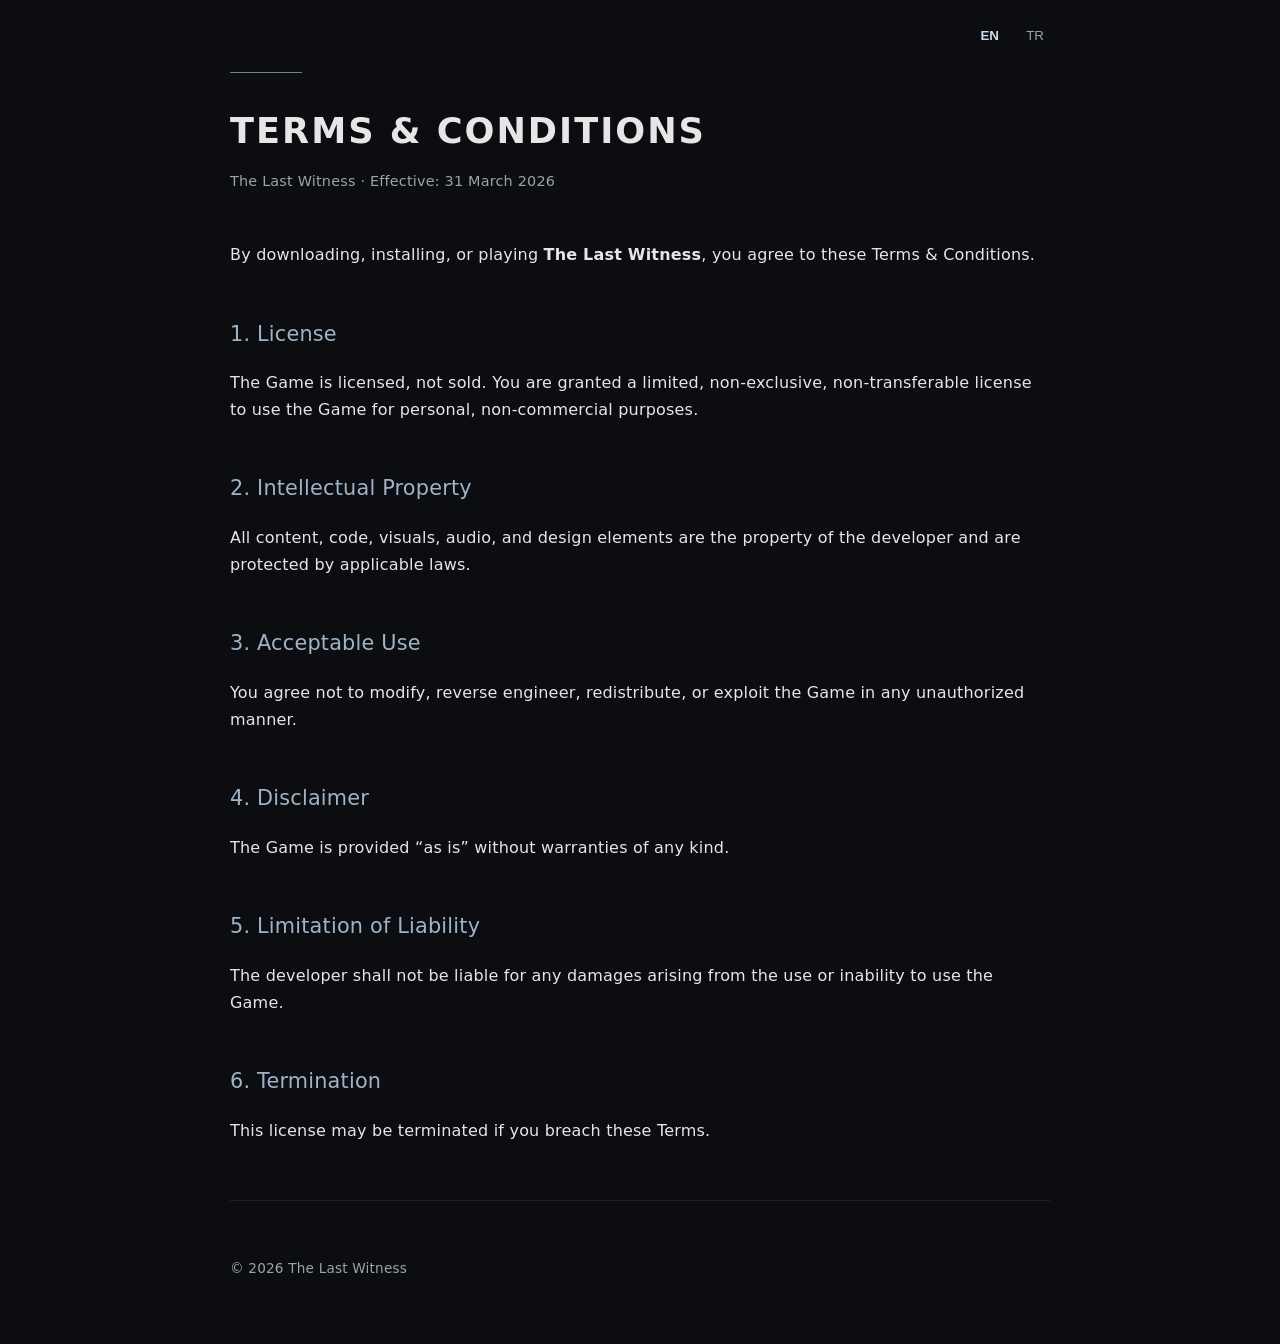
==== terms.html @ 800d7775 "Add terms and conditions page in English and Turkish This HTML file includes the terms and condition" ====
<!DOCTYPE html>
<html lang="en">
<head>
  <meta charset="UTF-8" />
  <title>The Last Witness – Terms & Conditions</title>
  <meta name="viewport" content="width=device-width, initial-scale=1.0" />

  <style>
    :root {
      --bg: #0b0d10;
      --text: #e6e6e6;
      --muted: #9aa3ad;
      --accent: #9fb3c8;
      --accent-strong: #c9d9ee;
      --line: rgba(255,255,255,0.08);
    }

    body {
      margin: 0;
      background: var(--bg);
      color: var(--text);
      font-family: system-ui, -apple-system, BlinkMacSystemFont, "Segoe UI",
                   Roboto, Arial, sans-serif;
      line-height: 1.7;
      letter-spacing: 0.2px;
    }

    .container {
      max-width: 820px;
      margin: 0 auto;
      padding: 72px 24px 64px;
      position: relative;
    }

    .lang-switch {
      position: absolute;
      top: 24px;
      right: 24px;
      z-index: 10;
      font-size: 0.85rem;
      letter-spacing: 1px;
    }

    .lang-switch button {
      background: none;
      border: none;
      color: var(--muted);
      cursor: pointer;
      margin-left: 10px;
    }

    .lang-switch button.active {
      color: var(--accent-strong);
      font-weight: 600;
    }

    .sigil {
      width: 72px;
      height: 1px;
      background: var(--accent);
      opacity: 0.7;
      margin-bottom: 28px;
      animation: sigilPulse 4.5s ease-in-out infinite;
    }

    @keyframes sigilPulse {
      0% { opacity: 0.35; }
      50% { opacity: 0.85; }
      100% { opacity: 0.35; }
    }

    h1 {
      font-size: 2.2rem;
      letter-spacing: 2px;
      text-transform: uppercase;
      margin-bottom: 8px;
    }

    .subtitle {
      color: var(--muted);
      font-size: 0.9rem;
      margin-bottom: 48px;
    }

    h2 {
      margin-top: 48px;
      font-size: 1.3rem;
      color: var(--accent);
      font-weight: 500;
    }

    p, li { font-size: 1rem; }
    ul { margin-left: 20px; }

    hr {
      border: none;
      border-top: 1px solid var(--line);
      margin: 56px 0;
    }

    footer {
      font-size: 0.85rem;
      color: var(--muted);
    }

    .lang { display: none; }
    .lang.active { display: block; }
  </style>
</head>

<body>
<div class="container">

  <div class="lang-switch">
    <button id="btn-en" class="active" onclick="setLang('en')">EN</button>
    <button id="btn-tr" onclick="setLang('tr')">TR</button>
  </div>

  <div class="sigil"></div>

  <!-- ENGLISH -->
  <div id="lang-en" class="lang active">
    <h1>Terms & Conditions</h1>
    <div class="subtitle">The Last Witness · Effective: 31 March 2026</div>

    <p>
      By downloading, installing, or playing <strong>The Last Witness</strong>,
      you agree to these Terms & Conditions.
    </p>

    <h2>1. License</h2>
    <p>
      The Game is licensed, not sold. You are granted a limited, non‑exclusive,
      non‑transferable license to use the Game for personal, non‑commercial
      purposes.
    </p>

    <h2>2. Intellectual Property</h2>
    <p>
      All content, code, visuals, audio, and design elements are the property of
      the developer and are protected by applicable laws.
    </p>

    <h2>3. Acceptable Use</h2>
    <p>
      You agree not to modify, reverse engineer, redistribute, or exploit the
      Game in any unauthorized manner.
    </p>

    <h2>4. Disclaimer</h2>
    <p>
      The Game is provided “as is” without warranties of any kind.
    </p>

    <h2>5. Limitation of Liability</h2>
    <p>
      The developer shall not be liable for any damages arising from the use or
      inability to use the Game.
    </p>

    <h2>6. Termination</h2>
    <p>
      This license may be terminated if you breach these Terms.
    </p>
  </div>

  <!-- TURKISH -->
  <div id="lang-tr" class="lang">
    <h1>Kullanım Şartları</h1>
    <div class="subtitle">The Last Witness · Yürürlük: 31 Mart 2026</div>

    <p>
      <strong>The Last Witness</strong> oyununu indirerek veya oynayarak bu
      Kullanım Şartlarını kabul etmiş olursunuz.
    </p>

    <h2>1. Lisans</h2>
    <p>
      Oyun satılmaz, lisanslanır. Oyun yalnızca kişisel ve ticari olmayan
      kullanım için lisanslanmıştır.
    </p>

    <h2>2. Fikri Mülkiyet</h2>
    <p>
      Oyuna ait tüm içerik ve varlıklar geliştiriciye aittir.
    </p>

    <h2>3. Kabul Edilebilir Kullanım</h2>
    <p>
      Oyunu izinsiz şekilde değiştiremez, çoğaltamaz veya tersine
      mühendislik yapamazsınız.
    </p>

    <h2>4. Sorumluluk Reddi</h2>
    <p>
      Oyun “olduğu gibi” sunulmaktadır.
    </p>

    <h2>5. Sorumluluğun Sınırlandırılması</h2>
    <p>
      Geliştirici, oyunun kullanımından doğabilecek zararlardan sorumlu
      tutulamaz.
    </p>

    <h2>6. Fesih</h2>
    <p>
      Şartların ihlali durumunda lisansınız sona erdirilebilir.
    </p>
  </div>

  <hr />
  <footer>© 2026 The Last Witness</footer>

</div>

<script>
function setLang(lang) {
  document.getElementById('lang-en').classList.remove('active');
  document.getElementById('lang-tr').classList.remove('active');
  document.getElementById('btn-en').classList.remove('active');
  document.getElementById('btn-tr').classList.remove('active');

  document.getElementById('lang-' + lang).classList.add('active');
  document.getElementById('btn-' + lang).classList.add('active');
  document.documentElement.lang = lang;
}
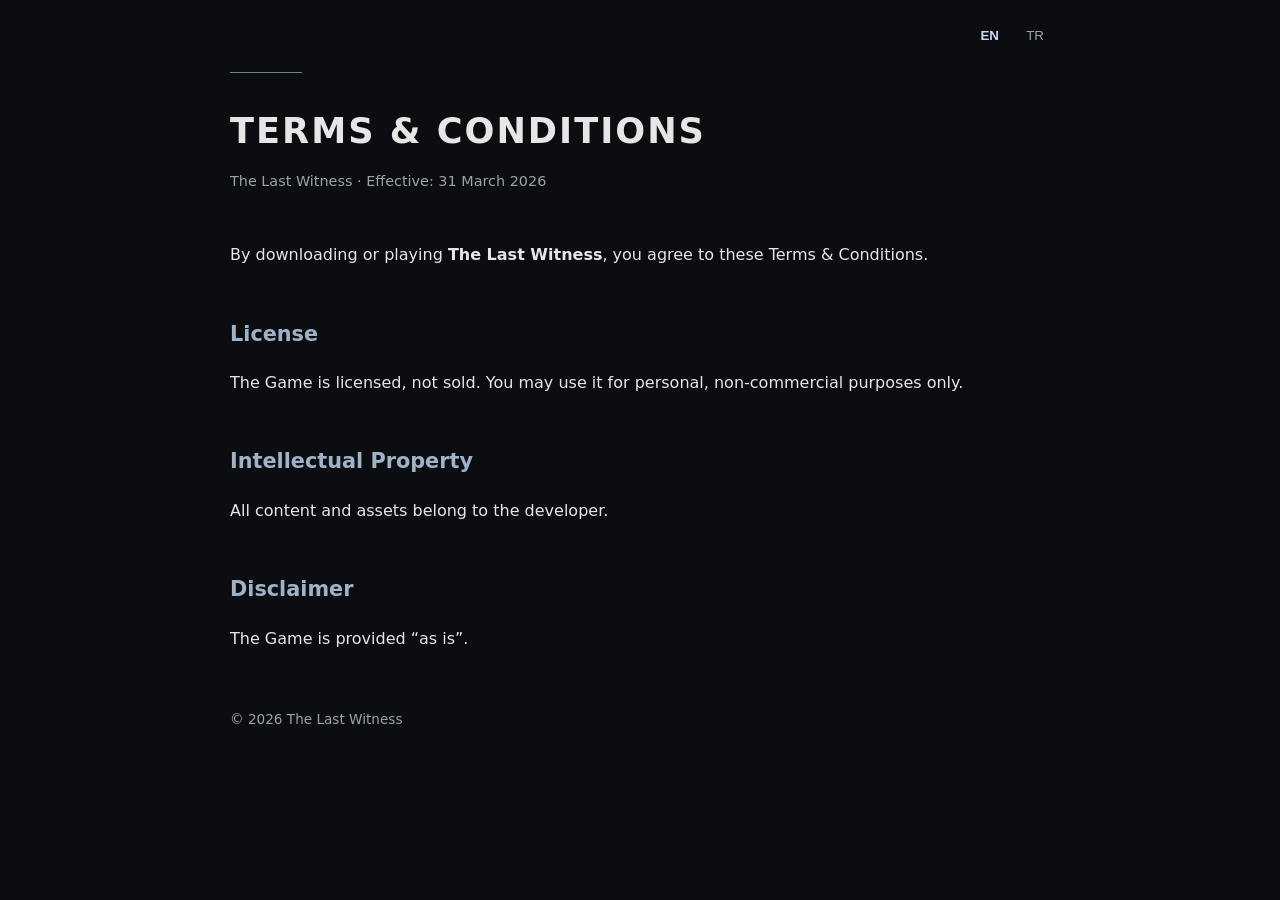
==== commit 709f2a31: "Improve terms.html layout and language handling Refactor terms and conditions for clarity and consis" ====
--- a/terms.html
+++ b/terms.html
@@ -22,7 +22,6 @@
       font-family: system-ui, -apple-system, BlinkMacSystemFont, "Segoe UI",
                    Roboto, Arial, sans-serif;
       line-height: 1.7;
-      letter-spacing: 0.2px;
     }
 
     .container {
@@ -47,6 +46,7 @@
       color: var(--muted);
       cursor: pointer;
       margin-left: 10px;
+      padding: 4px 6px;
     }
 
     .lang-switch button.active {
@@ -86,25 +86,16 @@
       margin-top: 48px;
       font-size: 1.3rem;
       color: var(--accent);
-      font-weight: 500;
-    }
-
-    p, li { font-size: 1rem; }
-    ul { margin-left: 20px; }
-
-    hr {
-      border: none;
-      border-top: 1px solid var(--line);
-      margin: 56px 0;
-    }
-
-    footer {
-      font-size: 0.85rem;
-      color: var(--muted);
     }
 
     .lang { display: none; }
     .lang.active { display: block; }
+
+    footer {
+      margin-top: 56px;
+      font-size: 0.85rem;
+      color: var(--muted);
+    }
   </style>
 </head>
 
@@ -112,115 +103,92 @@
 <div class="container">
 
   <div class="lang-switch">
-    <button id="btn-en" class="active" onclick="setLang('en')">EN</button>
-    <button id="btn-tr" onclick="setLang('tr')">TR</button>
+    <button id="btn-en" class="active">EN</button>
+    <button id="btn-tr">TR</button>
   </div>
 
   <div class="sigil"></div>
 
-  <!-- ENGLISH -->
+  <!-- EN -->
   <div id="lang-en" class="lang active">
     <h1>Terms & Conditions</h1>
     <div class="subtitle">The Last Witness · Effective: 31 March 2026</div>
 
     <p>
-      By downloading, installing, or playing <strong>The Last Witness</strong>,
-      you agree to these Terms & Conditions.
+      By downloading or playing <strong>The Last Witness</strong>, you agree to
+      these Terms & Conditions.
     </p>
 
-    <h2>1. License</h2>
+    <h2>License</h2>
     <p>
-      The Game is licensed, not sold. You are granted a limited, non‑exclusive,
-      non‑transferable license to use the Game for personal, non‑commercial
-      purposes.
+      The Game is licensed, not sold. You may use it for personal,
+      non‑commercial purposes only.
     </p>
 
-    <h2>2. Intellectual Property</h2>
+    <h2>Intellectual Property</h2>
     <p>
-      All content, code, visuals, audio, and design elements are the property of
-      the developer and are protected by applicable laws.
+      All content and assets belong to the developer.
     </p>
 
-    <h2>3. Acceptable Use</h2>
+    <h2>Disclaimer</h2>
     <p>
-      You agree not to modify, reverse engineer, redistribute, or exploit the
-      Game in any unauthorized manner.
-    </p>
-
-    <h2>4. Disclaimer</h2>
-    <p>
-      The Game is provided “as is” without warranties of any kind.
-    </p>
-
-    <h2>5. Limitation of Liability</h2>
-    <p>
-      The developer shall not be liable for any damages arising from the use or
-      inability to use the Game.
-    </p>
-
-    <h2>6. Termination</h2>
-    <p>
-      This license may be terminated if you breach these Terms.
+      The Game is provided “as is”.
     </p>
   </div>
 
-  <!-- TURKISH -->
+  <!-- TR -->
   <div id="lang-tr" class="lang">
     <h1>Kullanım Şartları</h1>
     <div class="subtitle">The Last Witness · Yürürlük: 31 Mart 2026</div>
 
     <p>
-      <strong>The Last Witness</strong> oyununu indirerek veya oynayarak bu
-      Kullanım Şartlarını kabul etmiş olursunuz.
+      <strong>The Last Witness</strong> oyununu kullanarak bu şartları kabul
+      etmiş olursunuz.
     </p>
 
-    <h2>1. Lisans</h2>
+    <h2>Lisans</h2>
     <p>
-      Oyun satılmaz, lisanslanır. Oyun yalnızca kişisel ve ticari olmayan
-      kullanım için lisanslanmıştır.
+      Oyun satılmaz, lisanslanır. Yalnızca kişisel kullanım içindir.
     </p>
 
-    <h2>2. Fikri Mülkiyet</h2>
+    <h2>Fikri Mülkiyet</h2>
     <p>
-      Oyuna ait tüm içerik ve varlıklar geliştiriciye aittir.
+      Tüm içerikler geliştiriciye aittir.
     </p>
 
-    <h2>3. Kabul Edilebilir Kullanım</h2>
-    <p>
-      Oyunu izinsiz şekilde değiştiremez, çoğaltamaz veya tersine
-      mühendislik yapamazsınız.
-    </p>
-
-    <h2>4. Sorumluluk Reddi</h2>
+    <h2>Sorumluluk Reddi</h2>
     <p>
       Oyun “olduğu gibi” sunulmaktadır.
     </p>
-
-    <h2>5. Sorumluluğun Sınırlandırılması</h2>
-    <p>
-      Geliştirici, oyunun kullanımından doğabilecek zararlardan sorumlu
-      tutulamaz.
-    </p>
-
-    <h2>6. Fesih</h2>
-    <p>
-      Şartların ihlali durumunda lisansınız sona erdirilebilir.
-    </p>
   </div>
 
-  <hr />
   <footer>© 2026 The Last Witness</footer>
-
 </div>
 
 <script>
-function setLang(lang) {
-  document.getElementById('lang-en').classList.remove('active');
-  document.getElementById('lang-tr').classList.remove('active');
-  document.getElementById('btn-en').classList.remove('active');
-  document.getElementById('btn-tr').classList.remove('active');
+  document.addEventListener("DOMContentLoaded", () => {
+    const btnEn = document.getElementById("btn-en");
+    const btnTr = document.getElementById("btn-tr");
+    const langEn = document.getElementById("lang-en");
+    const langTr = document.getElementById("lang-tr");
 
-  document.getElementById('lang-' + lang).classList.add('active');
-  document.getElementById('btn-' + lang).classList.add('active');
-  document.documentElement.lang = lang;
-}
+    btnEn.addEventListener("click", () => {
+      langEn.classList.add("active");
+      langTr.classList.remove("active");
+      btnEn.classList.add("active");
+      btnTr.classList.remove("active");
+      document.documentElement.lang = "en";
+    });
+
+    btnTr.addEventListener("click", () => {
+      langTr.classList.add("active");
+      langEn.classList.remove("active");
+      btnTr.classList.add("active");
+      btnEn.classList.remove("active");
+      document.documentElement.lang = "tr";
+    });
+  });
+</script>
+
+</body>
+</html>
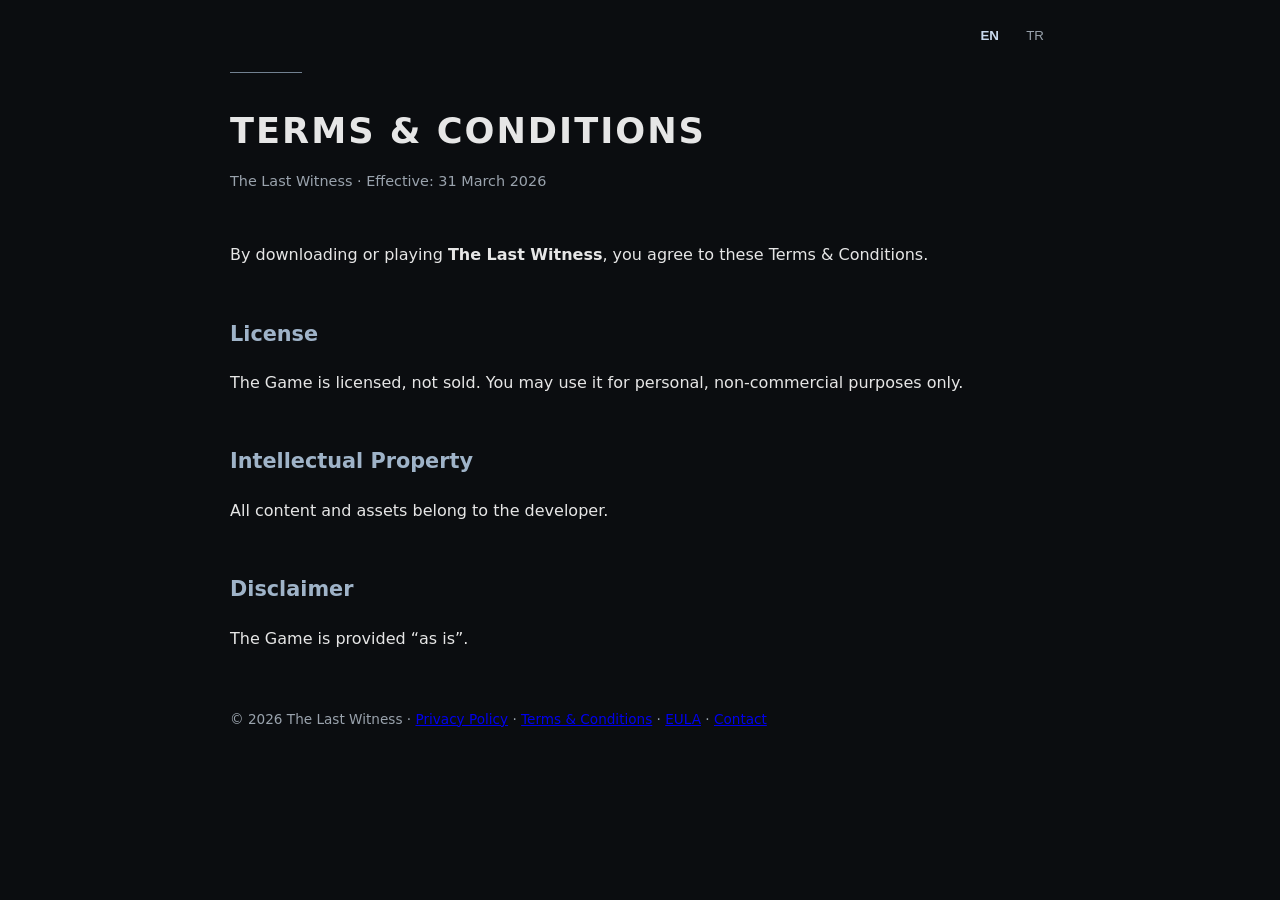
==== commit 44fc6255: "EULA added" ====
--- a/terms.html
+++ b/terms.html
@@ -162,7 +162,13 @@
     </p>
   </div>
 
-  <footer>© 2026 The Last Witness</footer>
+  <footer>
+  © 2026 The Last Witness ·
+  <a href="index.html">Privacy Policy</a> ·
+  <a href="terms.html">Terms & Conditions</a> ·
+  <a href="eula.html">EULA</a> ·
+  <a href="mailto:thebybold@gmail.com">Contact</a>
+</footer>
 </div>
 
 <script>
